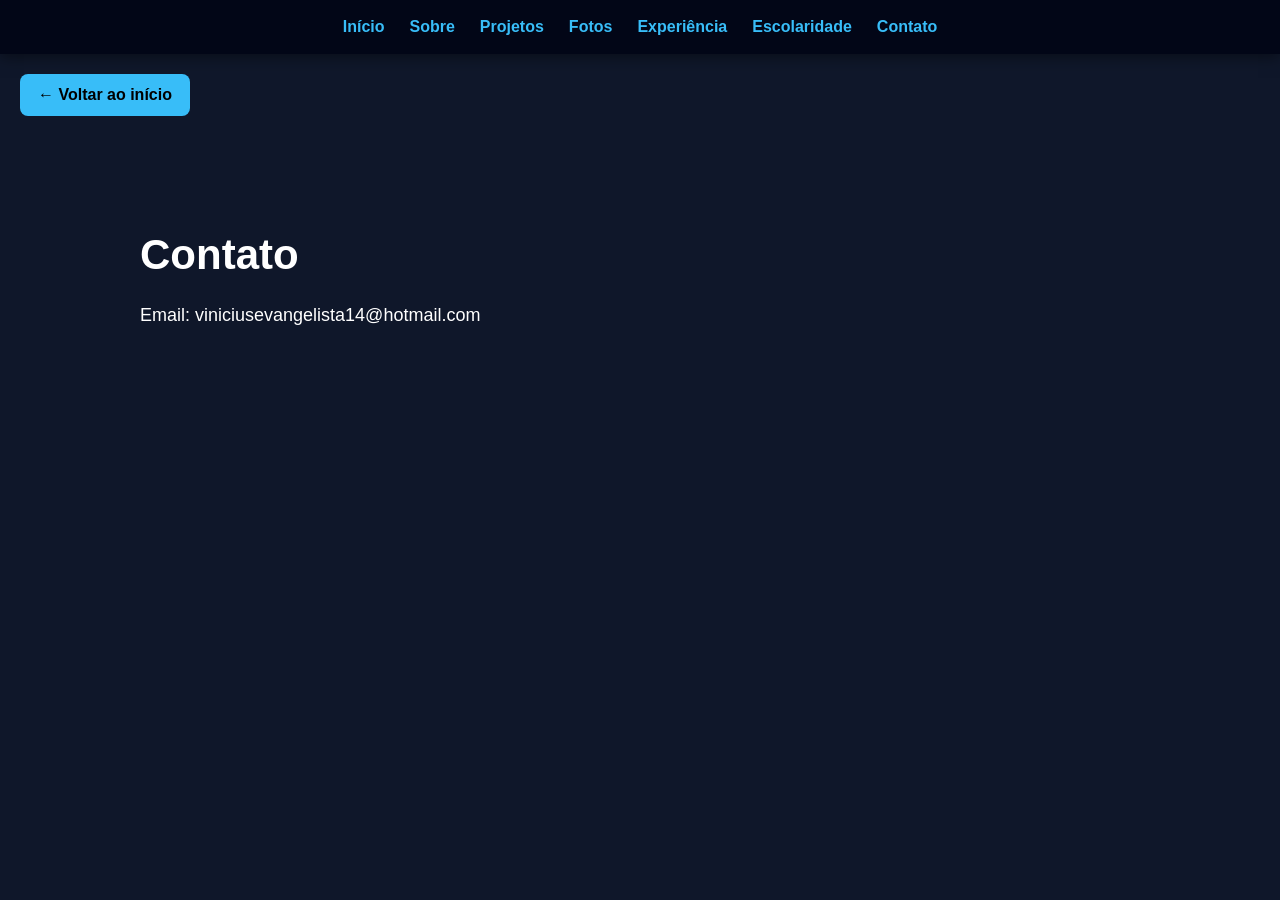
==== contato.html @ 1f34ed7e "Add files via upload" ====
<!DOCTYPE html>
<html lang="pt-br">
<head>
  <meta charset="UTF-8">
  <title>Contato</title>
  <link rel="stylesheet" href="style.css">
</head>

<body>

<nav class="menu">
  <a href="index.html">Início</a>
  <a href="sobre.html">Sobre</a>
  <a href="projetos.html">Projetos</a>
  <a href="fotos.html">Fotos</a>
  <a href="experiencia.html">Experiência</a>
  <a href="escolaridade.html">Escolaridade</a>
  <a href="contato.html">Contato</a>
</nav>

<a href="index.html" class="voltar">← Voltar ao início</a>

<section>
  <h1>Contato</h1>
  <p>Email: viniciusevangelista14@hotmail.com</p>
</section>

</body>
</html>
---- style.css ----
body {
  margin: 0;
  font-family: Arial, sans-serif;
  background: #0f172a;
  color: white;
}

/* MENU */

.menu {

  display: flex;

  justify-content: center;

  align-items: center;

  gap: 25px;

  background: #020617;

  padding: 18px;

  box-shadow: 0 2px 15px rgba(0,0,0,0.5);

}

.menu a {

  color: #38bdf8;

  text-decoration: none;

  font-weight: bold;

  transition: 0.3s;

}

.menu a:hover {

  color: white;

  transform: scale(1.1);

}

.menu .active {

  border-bottom: 2px solid #38bdf8;

  padding-bottom: 5px;

}

/* HEADER */

.header {

  text-align: center;

  padding: 70px 20px;

  background: linear-gradient(
    135deg,
    #0f172a,
    #1e293b,
    #0f172a
  );

}

/* FOTO PERFIL */

.perfil {

  width: 180px;

  height: 180px;

  border-radius: 50%;

  object-fit: cover;

  object-position: center;

  border: 4px solid #38bdf8;

  box-shadow: 0 0 25px rgba(56, 189, 248, 0.6);

  display: block;

  margin: 0 auto 20px auto;

  transition: 0.4s;

}

.perfil:hover {

  transform: scale(1.05);

}

/* TÍTULOS */

.header h1 {

  font-size: 50px;

  margin-top: 10px;

  margin-bottom: 10px;

}

.header p {

  font-size: 24px;

  color: #38bdf8;

}

/* SEÇÕES */

section {

  padding: 60px 20px;

  max-width: 1000px;

  margin: auto;

}

section h1,
section h2 {

  font-size: 42px;

  margin-bottom: 20px;

}

section p {

  line-height: 1.8;

  font-size: 18px;

}

/* CARDS */

.card {

  background: #1e293b;

  padding: 25px;

  border-radius: 15px;

  margin-top: 25px;

  transition: 0.4s;

  box-shadow: 0 0 20px rgba(0,0,0,0.4);

}

.card:hover {

  transform: translateY(-10px);

  box-shadow: 0 0 25px rgba(56, 189, 248, 0.3);

}

/* BOTÕES */

.btn {

  display: inline-block;

  margin-top: 15px;

  padding: 12px 18px;

  background: #38bdf8;

  color: black;

  border-radius: 8px;

  text-decoration: none;

  font-weight: bold;

  transition: 0.3s;

}

.btn:hover {

  background: white;

  transform: scale(1.05);

}

/* BOTÃO VOLTAR */

.voltar {

  display: inline-block;

  margin: 20px;

  padding: 12px 18px;

  background: #38bdf8;

  color: black;

  text-decoration: none;

  border-radius: 8px;

  font-weight: bold;

  transition: 0.3s;

}

.voltar:hover {

  background: white;

  transform: scale(1.05);

}

/* GALERIA */

.galeria {

  display: grid;

  grid-template-columns: repeat(auto-fit, minmax(250px, 1fr));

  gap: 20px;

}

.galeria img {

  width: 100%;

  height: 300px;

  object-fit: cover;

  border-radius: 15px;

  transition: 0.4s;

  box-shadow: 0 0 20px rgba(0,0,0,0.4);

}

.galeria img:hover {

  transform: scale(1.05);

}

/* ANIMAÇÃO */

.fade-in {

  opacity: 0;

  transform: translateY(20px);

  animation: fadeIn 1s ease forwards;

}

@keyframes fadeIn {

  to {

    opacity: 1;

    transform: translateY(0);

  }

}

.fade-in:nth-child(1) {

  animation-delay: 0.2s;

}

.fade-in:nth-child(2) {

  animation-delay: 0.4s;

}

.fade-in:nth-child(3) {

  animation-delay: 0.6s;

}

.fade-in:nth-child(4) {

  animation-delay: 0.8s;

}

/* RESPONSIVO */

@media (max-width: 768px) {

  .menu {

    flex-direction: column;

    gap: 15px;

  }

  .header h1 {

    font-size: 35px;

  }

  .header p {

    font-size: 18px;

  }

  .perfil {

    width: 140px;

    height: 140px;

  }

  section h1,
  section h2 {

    font-size: 30px;

  }

  section p {

    font-size: 16px;

  }

}
/* MENSAGEM NOVOS PROJETOS */

.mensagem-projeto {

  margin-top: 40px;

  background: #1e293b;

  border: 2px solid #38bdf8;

  padding: 20px;

  border-radius: 15px;

  text-align: center;

  font-size: 20px;

  color: #38bdf8;

  box-shadow: 0 0 20px rgba(56, 189, 248, 0.2);

}
/* CARD DAS FOTOS */

.foto-card {

  background: #1e293b;

  padding: 15px;

  border-radius: 15px;

  text-align: center;

  box-shadow: 0 0 20px rgba(0,0,0,0.4);

  transition: 0.4s;

}

.foto-card:hover {

  transform: translateY(-8px);

}

.foto-card img {

  width: 100%;

  height: 300px;

  object-fit: cover;

  border-radius: 10px;

}

.foto-card p {

  margin-top: 15px;

  font-size: 16px;

  color: #cbd5e1;

  line-height: 1.5;

}
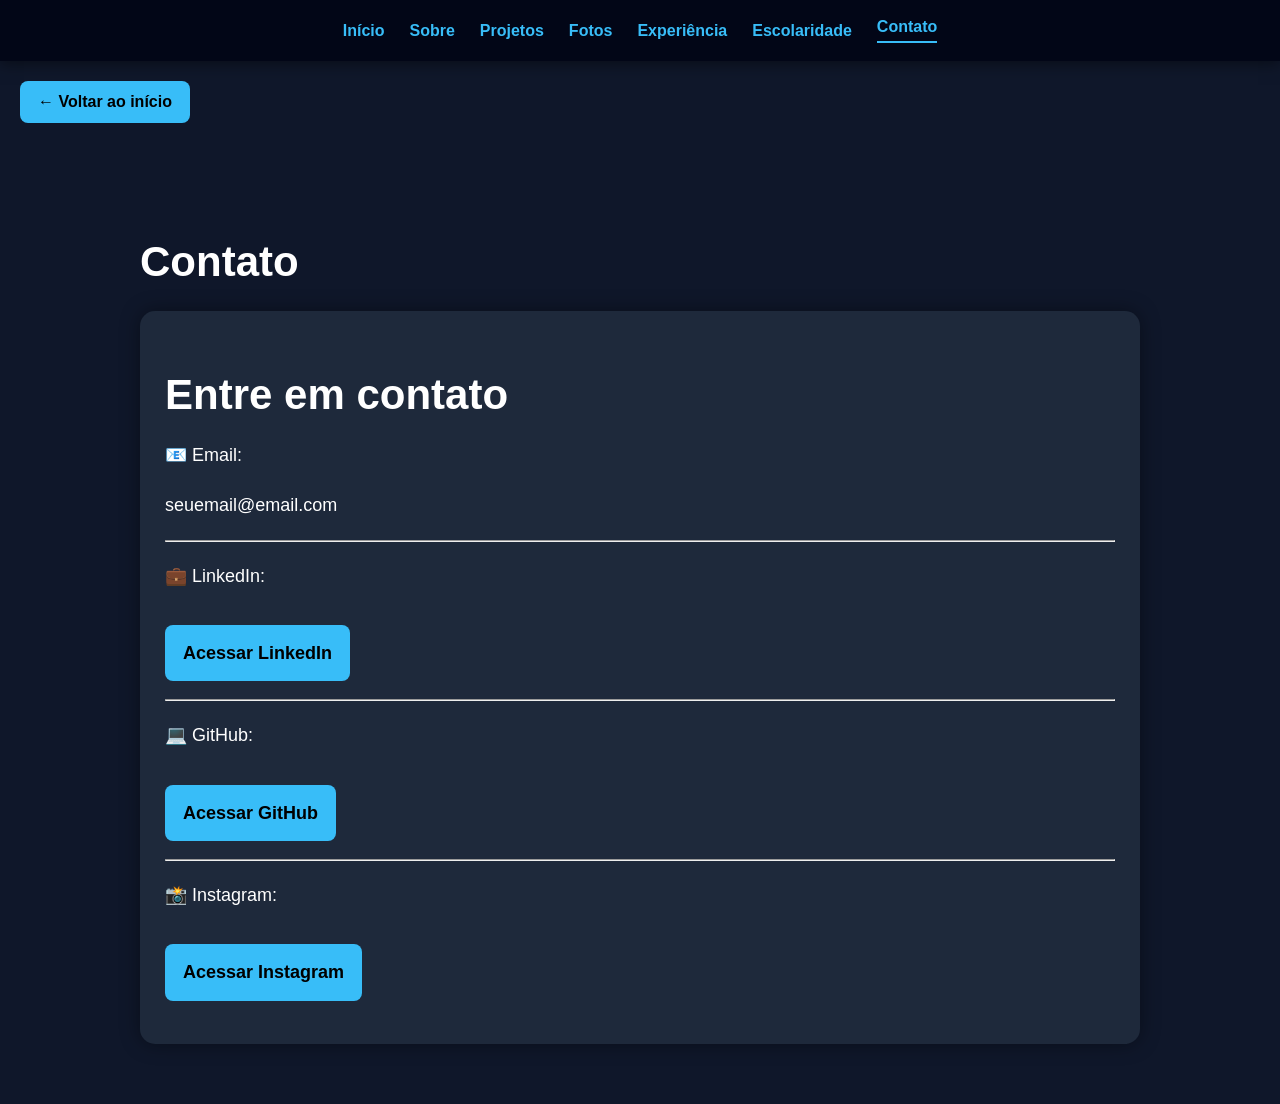
==== commit 204cc772: "Update contato.html" ====
--- a/contato.html
+++ b/contato.html
@@ -1,29 +1,124 @@
 <!DOCTYPE html>
 <html lang="pt-br">
+
 <head>
+
   <meta charset="UTF-8">
+
+  <meta name="viewport" content="width=device-width, initial-scale=1.0">
+
   <title>Contato</title>
+
   <link rel="stylesheet" href="style.css">
+
 </head>
 
 <body>
 
-<nav class="menu">
-  <a href="index.html">Início</a>
-  <a href="sobre.html">Sobre</a>
-  <a href="projetos.html">Projetos</a>
-  <a href="fotos.html">Fotos</a>
-  <a href="experiencia.html">Experiência</a>
-  <a href="escolaridade.html">Escolaridade</a>
-  <a href="contato.html">Contato</a>
-</nav>
+  <!-- MENU -->
 
-<a href="index.html" class="voltar">← Voltar ao início</a>
+  <nav class="menu">
 
-<section>
-  <h1>Contato</h1>
-  <p>Email: viniciusevangelista14@hotmail.com</p>
-</section>
+    <a href="index.html">Início</a>
+
+    <a href="sobre.html">Sobre</a>
+
+    <a href="projetos.html">Projetos</a>
+
+    <a href="fotos.html">Fotos</a>
+
+    <a href="experiencia.html">Experiência</a>
+
+    <a href="escolaridade.html">Escolaridade</a>
+
+    <a href="contato.html" class="active">Contato</a>
+
+  </nav>
+
+  <!-- BOTÃO VOLTAR -->
+
+  <a href="index.html" class="voltar">
+
+    ← Voltar ao início
+
+  </a>
+
+  <!-- CONTATO -->
+
+  <section class="fade-in">
+
+    <h1>Contato</h1>
+
+    <div class="card">
+
+      <h2>Entre em contato</h2>
+
+      <p>
+        📧 Email:
+      </p>
+
+      <p>
+        seuemail@email.com
+      </p>
+
+      <hr>
+
+      <p>
+        💼 LinkedIn:
+      </p>
+
+      <p>
+
+        <a href="https://linkedin.com/in/seuperfil"
+           target="_blank"
+           class="btn">
+
+           Acessar LinkedIn
+
+        </a>
+
+      </p>
+
+      <hr>
+
+      <p>
+        💻 GitHub:
+      </p>
+
+      <p>
+
+        <a href="https://github.com/seuusuario"
+           target="_blank"
+           class="btn">
+
+           Acessar GitHub
+
+        </a>
+
+      </p>
+
+      <hr>
+
+      <p>
+        📸 Instagram:
+      </p>
+
+      <p>
+
+        <a href="https://instagram.com/seuusuario"
+           target="_blank"
+           class="btn">
+
+           Acessar Instagram
+
+        </a>
+
+      </p>
+
+    </div>
+
+  </section>
 
 </body>
-</html>+
+</html>
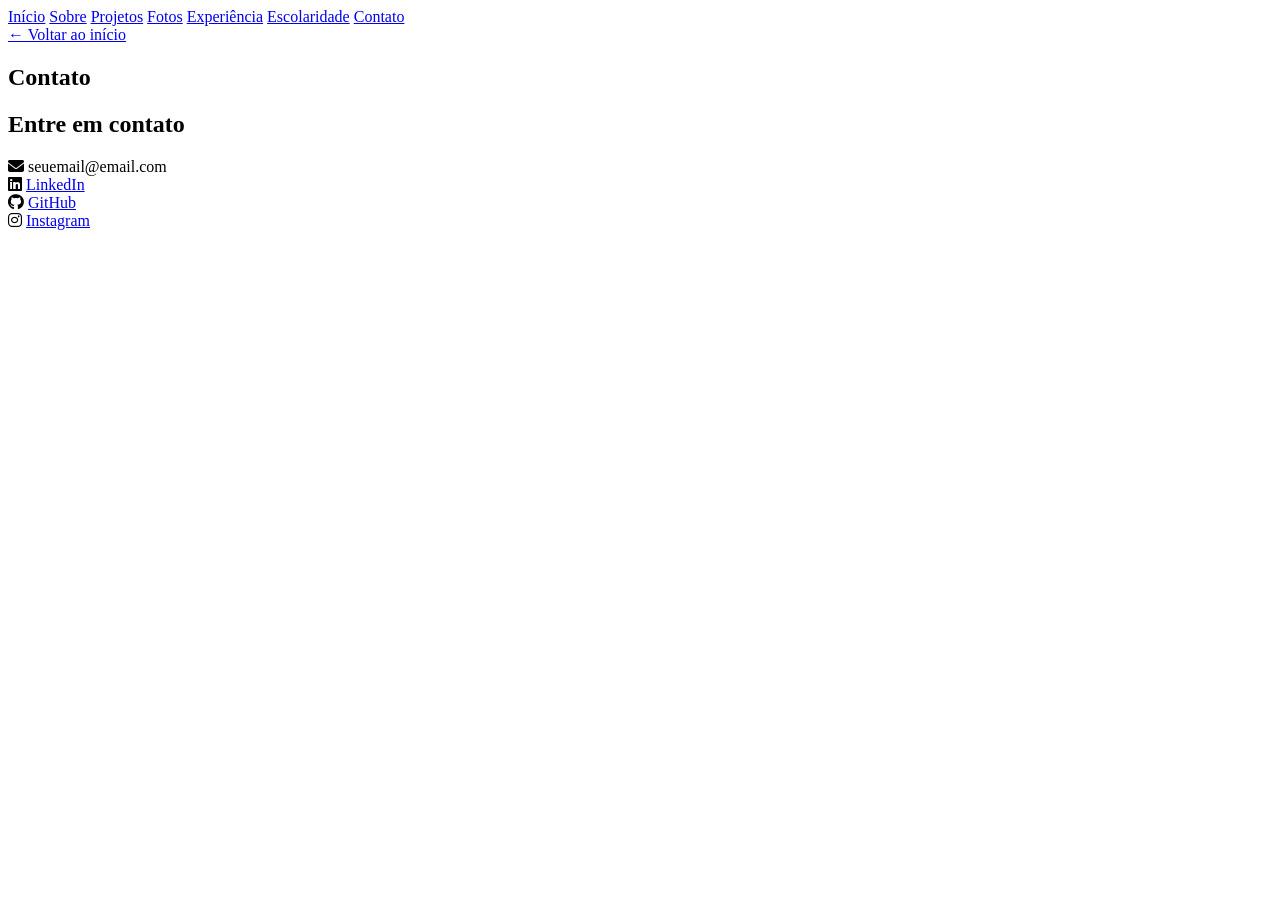
==== commit 2a82980c: "Update contato.html" ====
--- a/contato.html
+++ b/contato.html
@@ -9,7 +9,8 @@
 
   <title>Contato</title>
 
-  <link rel="stylesheet" href="style.css">
+  <link rel="stylesheet"
+    href="https://cdnjs.cloudflare.com/ajax/libs/font-awesome/6.5.1/css/all.min.css">
 
 </head>
 
@@ -51,71 +52,66 @@
 
     <div class="card">
 
-      <h2>Entre em contato</h2>
+  <h2>Entre em contato</h2>
 
-      <p>
-        📧 Email:
-      </p>
+  <!-- EMAIL -->
 
-      <p>
-        seuemail@email.com
-      </p>
+  <div class="social-item">
 
-      <hr>
+    <i class="fa-solid fa-envelope"></i>
 
-      <p>
-        💼 LinkedIn:
-      </p>
+    <span>
+      seuemail@email.com
+    </span>
 
-      <p>
+  </div>
 
-        <a href="https://linkedin.com/in/seuperfil"
-           target="_blank"
-           class="btn">
+  <!-- LINKEDIN -->
 
-           Acessar LinkedIn
+  <div class="social-item">
 
-        </a>
+    <i class="fa-brands fa-linkedin"></i>
 
-      </p>
+    <a href="https://linkedin.com/in/seuperfil"
+       target="_blank">
 
-      <hr>
+       LinkedIn
 
-      <p>
-        💻 GitHub:
-      </p>
+    </a>
 
-      <p>
+  </div>
 
-        <a href="https://github.com/seuusuario"
-           target="_blank"
-           class="btn">
+  <!-- GITHUB -->
 
-           Acessar GitHub
+  <div class="social-item">
 
-        </a>
+    <i class="fa-brands fa-github"></i>
 
-      </p>
+    <a href="https://github.com/seuusuario"
+       target="_blank">
 
-      <hr>
+       GitHub
 
-      <p>
-        📸 Instagram:
-      </p>
+    </a>
 
-      <p>
+  </div>
 
-        <a href="https://instagram.com/seuusuario"
-           target="_blank"
-           class="btn">
+  <!-- INSTAGRAM -->
 
-           Acessar Instagram
+  <div class="social-item">
 
-        </a>
+    <i class="fa-brands fa-instagram"></i>
 
-      </p>
+    <a href="https://instagram.com/seuusuario"
+       target="_blank">
 
-    </div>
+       Instagram
+
+    </a>
+
+  </div>
+
+</div>
 
   </section>
 
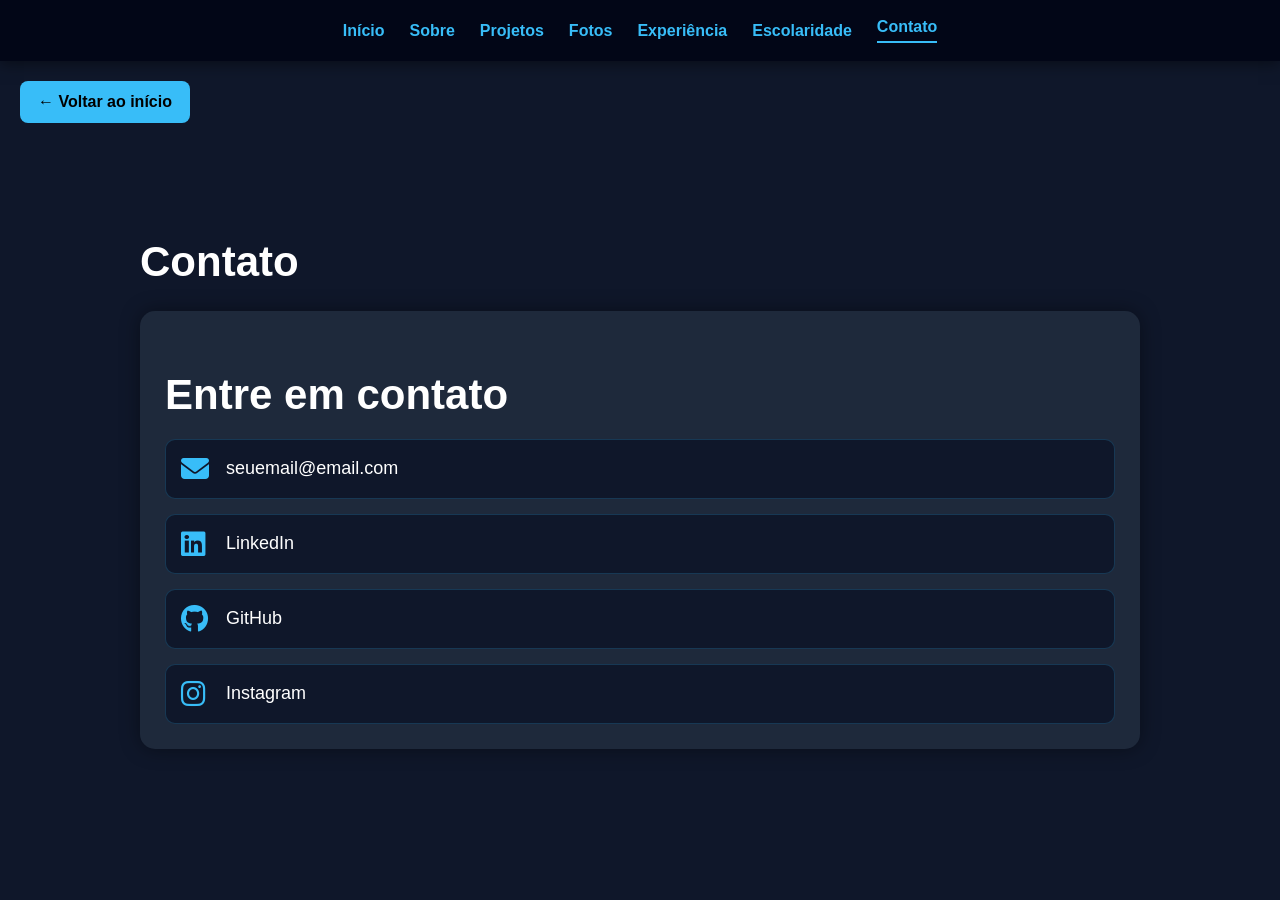
==== commit 08d7c415: "Update contato.html" ====
--- a/contato.html
+++ b/contato.html
@@ -9,8 +9,14 @@
 
   <title>Contato</title>
 
+  <!-- CSS -->
+
+  <link rel="stylesheet" href="style.css">
+
+  <!-- ÍCONES -->
+
   <link rel="stylesheet"
-    href="https://cdnjs.cloudflare.com/ajax/libs/font-awesome/6.5.1/css/all.min.css">
+  href="https://cdnjs.cloudflare.com/ajax/libs/font-awesome/6.5.1/css/all.min.css">
 
 </head>
 
@@ -36,7 +42,7 @@
 
   </nav>
 
-  <!-- BOTÃO VOLTAR -->
+  <!-- VOLTAR -->
 
   <a href="index.html" class="voltar">
 
@@ -44,7 +50,7 @@
 
   </a>
 
-  <!-- CONTATO -->
+  <!-- CONTEÚDO -->
 
   <section class="fade-in">
 
@@ -52,66 +58,66 @@
 
     <div class="card">
 
-  <h2>Entre em contato</h2>
+      <h2>Entre em contato</h2>
 
-  <!-- EMAIL -->
+      <!-- EMAIL -->
 
-  <div class="social-item">
+      <div class="social-item">
 
-    <i class="fa-solid fa-envelope"></i>
+        <i class="fa-solid fa-envelope"></i>
 
-    <span>
-      seuemail@email.com
-    </span>
+        <span>
+          seuemail@email.com
+        </span>
 
-  </div>
+      </div>
 
-  <!-- LINKEDIN -->
+      <!-- LINKEDIN -->
 
-  <div class="social-item">
+      <div class="social-item">
 
-    <i class="fa-brands fa-linkedin"></i>
+        <i class="fa-brands fa-linkedin"></i>
 
-    <a href="https://linkedin.com/in/seuperfil"
-       target="_blank">
+        <a href="https://linkedin.com/in/seuperfil"
+           target="_blank">
 
-       LinkedIn
+           LinkedIn
 
-    </a>
+        </a>
 
-  </div>
+      </div>
 
-  <!-- GITHUB -->
+      <!-- GITHUB -->
 
-  <div class="social-item">
+      <div class="social-item">
 
-    <i class="fa-brands fa-github"></i>
+        <i class="fa-brands fa-github"></i>
 
-    <a href="https://github.com/seuusuario"
-       target="_blank">
+        <a href="https://github.com/seuusuario"
+           target="_blank">
 
-       GitHub
+           GitHub
 
-    </a>
+        </a>
 
-  </div>
+      </div>
 
-  <!-- INSTAGRAM -->
+      <!-- INSTAGRAM -->
 
-  <div class="social-item">
+      <div class="social-item">
 
-    <i class="fa-brands fa-instagram"></i>
+        <i class="fa-brands fa-instagram"></i>
 
-    <a href="https://instagram.com/seuusuario"
-       target="_blank">
+        <a href="https://instagram.com/seuusuario"
+           target="_blank">
 
-       Instagram
+           Instagram
 
-    </a>
+        </a>
 
-  </div>
+      </div>
 
-</div>
+    </div>
 
   </section>
 
--- a/style.css
+++ b/style.css
@@ -0,0 +1,511 @@
+body {
+  margin: 0;
+  font-family: Arial, sans-serif;
+  background: #0f172a;
+  color: white;
+}
+
+/* MENU */
+
+.menu {
+
+  display: flex;
+
+  justify-content: center;
+
+  align-items: center;
+
+  gap: 25px;
+
+  background: #020617;
+
+  padding: 18px;
+
+  box-shadow: 0 2px 15px rgba(0,0,0,0.5);
+
+}
+
+.menu a {
+
+  color: #38bdf8;
+
+  text-decoration: none;
+
+  font-weight: bold;
+
+  transition: 0.3s;
+
+}
+
+.menu a:hover {
+
+  color: white;
+
+  transform: scale(1.1);
+
+}
+
+.menu .active {
+
+  border-bottom: 2px solid #38bdf8;
+
+  padding-bottom: 5px;
+
+}
+
+/* HEADER */
+
+.header {
+
+  text-align: center;
+
+  padding: 70px 20px;
+
+  background: linear-gradient(
+    135deg,
+    #0f172a,
+    #1e293b,
+    #0f172a
+  );
+
+}
+
+/* FOTO PERFIL */
+
+.perfil {
+
+  width: 180px;
+
+  height: 180px;
+
+  border-radius: 50%;
+
+  object-fit: cover;
+
+  object-position: center;
+
+  border: 4px solid #38bdf8;
+
+  box-shadow: 0 0 25px rgba(56, 189, 248, 0.6);
+
+  display: block;
+
+  margin: 0 auto 20px auto;
+
+  transition: 0.4s;
+
+}
+
+.perfil:hover {
+
+  transform: scale(1.05);
+
+}
+
+/* TÍTULOS */
+
+.header h1 {
+
+  font-size: 50px;
+
+  margin-top: 10px;
+
+  margin-bottom: 10px;
+
+}
+
+.header p {
+
+  font-size: 24px;
+
+  color: #38bdf8;
+
+}
+
+/* SEÇÕES */
+
+section {
+
+  padding: 60px 20px;
+
+  max-width: 1000px;
+
+  margin: auto;
+
+}
+
+section h1,
+section h2 {
+
+  font-size: 42px;
+
+  margin-bottom: 20px;
+
+}
+
+section p {
+
+  line-height: 1.8;
+
+  font-size: 18px;
+
+}
+
+/* CARDS */
+
+.card {
+
+  background: #1e293b;
+
+  padding: 25px;
+
+  border-radius: 15px;
+
+  margin-top: 25px;
+
+  transition: 0.4s;
+
+  box-shadow: 0 0 20px rgba(0,0,0,0.4);
+
+}
+
+.card:hover {
+
+  transform: translateY(-10px);
+
+  box-shadow: 0 0 25px rgba(56, 189, 248, 0.3);
+
+}
+
+/* BOTÕES */
+
+.btn {
+
+  display: inline-block;
+
+  margin-top: 15px;
+
+  padding: 12px 18px;
+
+  background: #38bdf8;
+
+  color: black;
+
+  border-radius: 8px;
+
+  text-decoration: none;
+
+  font-weight: bold;
+
+  transition: 0.3s;
+
+}
+
+.btn:hover {
+
+  background: white;
+
+  transform: scale(1.05);
+
+}
+
+/* BOTÃO VOLTAR */
+
+.voltar {
+
+  display: inline-block;
+
+  margin: 20px;
+
+  padding: 12px 18px;
+
+  background: #38bdf8;
+
+  color: black;
+
+  text-decoration: none;
+
+  border-radius: 8px;
+
+  font-weight: bold;
+
+  transition: 0.3s;
+
+}
+
+.voltar:hover {
+
+  background: white;
+
+  transform: scale(1.05);
+
+}
+
+/* GALERIA */
+
+.galeria {
+
+  display: grid;
+
+  grid-template-columns: repeat(auto-fit, minmax(250px, 1fr));
+
+  gap: 20px;
+
+}
+
+.galeria img {
+
+  width: 100%;
+
+  height: 300px;
+
+  object-fit: cover;
+
+  border-radius: 15px;
+
+  transition: 0.4s;
+
+  box-shadow: 0 0 20px rgba(0,0,0,0.4);
+
+}
+
+.galeria img:hover {
+
+  transform: scale(1.05);
+
+}
+
+/* ANIMAÇÃO */
+
+.fade-in {
+
+  opacity: 0;
+
+  transform: translateY(20px);
+
+  animation: fadeIn 1s ease forwards;
+
+}
+
+@keyframes fadeIn {
+
+  to {
+
+    opacity: 1;
+
+    transform: translateY(0);
+
+  }
+
+}
+
+.fade-in:nth-child(1) {
+
+  animation-delay: 0.2s;
+
+}
+
+.fade-in:nth-child(2) {
+
+  animation-delay: 0.4s;
+
+}
+
+.fade-in:nth-child(3) {
+
+  animation-delay: 0.6s;
+
+}
+
+.fade-in:nth-child(4) {
+
+  animation-delay: 0.8s;
+
+}
+
+/* RESPONSIVO */
+
+@media (max-width: 768px) {
+
+  .menu {
+
+    flex-direction: column;
+
+    gap: 15px;
+
+  }
+
+  .header h1 {
+
+    font-size: 35px;
+
+  }
+
+  .header p {
+
+    font-size: 18px;
+
+  }
+
+  .perfil {
+
+    width: 140px;
+
+    height: 140px;
+
+  }
+
+  section h1,
+  section h2 {
+
+    font-size: 30px;
+
+  }
+
+  section p {
+
+    font-size: 16px;
+
+  }
+
+}
+/* MENSAGEM NOVOS PROJETOS */
+
+.mensagem-projeto {
+
+  margin-top: 40px;
+
+  background: #1e293b;
+
+  border: 2px solid #38bdf8;
+
+  padding: 20px;
+
+  border-radius: 15px;
+
+  text-align: center;
+
+  font-size: 20px;
+
+  color: #38bdf8;
+
+  box-shadow: 0 0 20px rgba(56, 189, 248, 0.2);
+
+}
+/* CARD DAS FOTOS */
+
+.foto-card {
+
+  background: #1e293b;
+
+  padding: 15px;
+
+  border-radius: 15px;
+
+  text-align: center;
+
+  box-shadow: 0 0 20px rgba(0,0,0,0.4);
+
+  transition: 0.4s;
+
+}
+
+.foto-card:hover {
+
+  transform: translateY(-8px);
+
+}
+
+.foto-card img {
+
+  width: 100%;
+
+  height: 300px;
+
+  object-fit: cover;
+
+  border-radius: 10px;
+
+}
+
+.foto-card p {
+
+  margin-top: 15px;
+
+  font-size: 16px;
+
+  color: #cbd5e1;
+
+  line-height: 1.5;
+
+}
+
+/* =========================
+   CONTATO COM ÍCONES
+========================= */
+
+.social-item {
+
+  display: flex;
+
+  align-items: center;
+
+  gap: 15px;
+
+  background: #0f172a;
+
+  padding: 15px;
+
+  margin-top: 15px;
+
+  border-radius: 10px;
+
+  transition: 0.3s;
+
+  border: 1px solid rgba(56, 189, 248, 0.2);
+
+}
+
+.social-item:hover {
+
+  transform: translateX(5px);
+
+  background: #1e293b;
+
+}
+
+.social-item i {
+
+  font-size: 28px;
+
+  color: #38bdf8;
+
+  min-width: 30px;
+
+}
+
+.social-item a {
+
+  color: white;
+
+  text-decoration: none;
+
+  font-size: 18px;
+
+  transition: 0.3s;
+
+}
+
+.social-item a:hover {
+
+  color: #38bdf8;
+
+}
+
+.social-item span {
+
+  font-size: 18px;
+
+  color: white;
+
+}
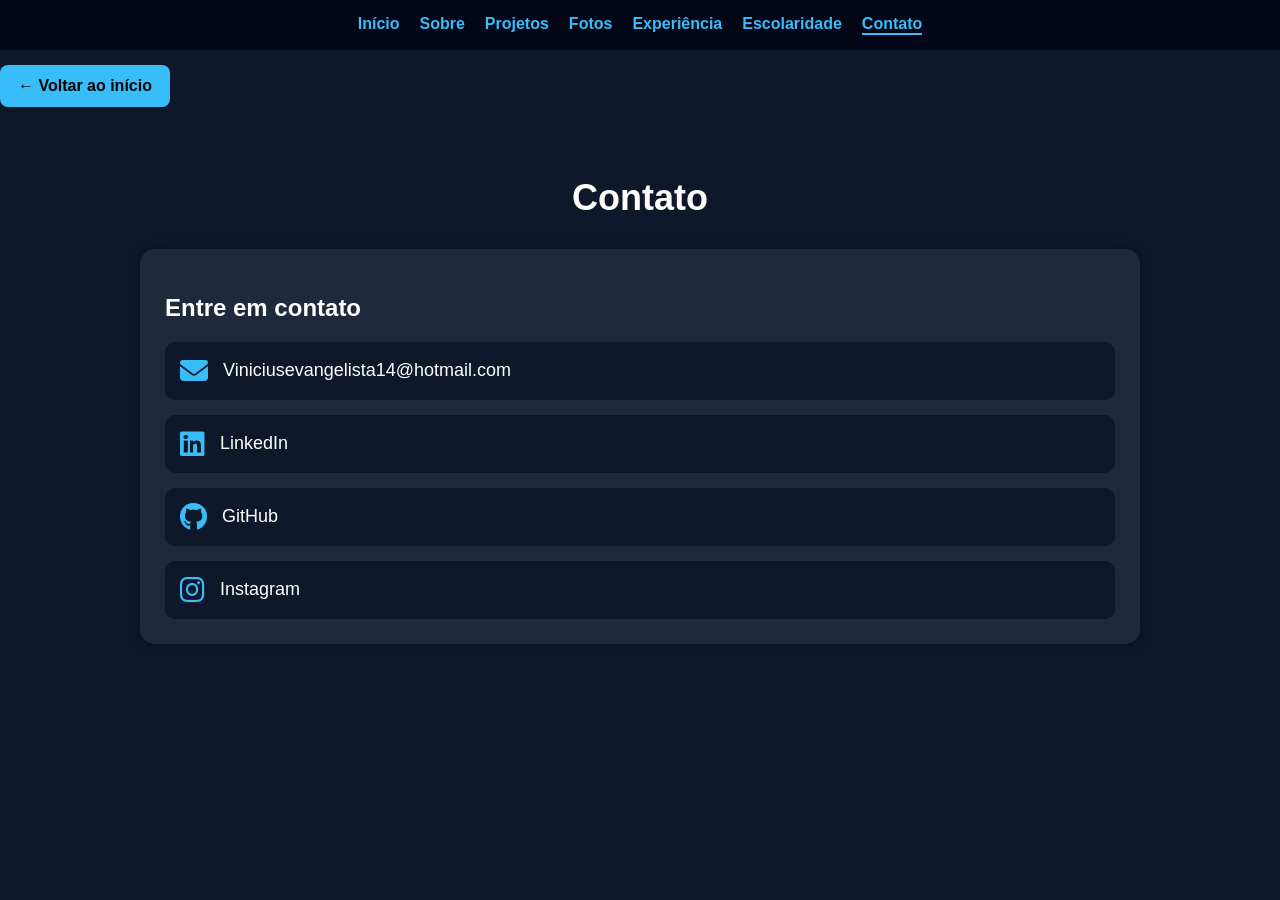
==== commit 49f298d6: "Update contato.html" ====
--- a/contato.html
+++ b/contato.html
@@ -67,7 +67,8 @@
         <i class="fa-solid fa-envelope"></i>
 
         <span>
-          seuemail@email.com
+          Viniciusevangelista14@hotmail.com
+        
         </span>
 
       </div>
@@ -78,7 +79,7 @@
 
         <i class="fa-brands fa-linkedin"></i>
 
-        <a href="https://linkedin.com/in/seuperfil"
+        <a href="https://www.linkedin.com/in/vin%C3%ADcius-evangelista-6839342b3/"
            target="_blank">
 
            LinkedIn
@@ -93,7 +94,7 @@
 
         <i class="fa-brands fa-github"></i>
 
-        <a href="https://github.com/seuusuario"
+        <a href="https://github.com/Castiglionii"
            target="_blank">
 
            GitHub
@@ -108,7 +109,7 @@
 
         <i class="fa-brands fa-instagram"></i>
 
-        <a href="https://instagram.com/seuusuario"
+        <a href="https://www.instagram.com/viniciuscastiglionii/"
            target="_blank">
 
            Instagram
--- a/style.css
+++ b/style.css
@@ -1,11 +1,18 @@
 body {
+
   margin: 0;
+
   font-family: Arial, sans-serif;
+
   background: #0f172a;
+
   color: white;
-}
-
-/* MENU */
+
+}
+
+/* =========================
+   MENU
+========================= */
 
 .menu {
 
@@ -13,499 +20,474 @@
 
   justify-content: center;
 
+  gap: 20px;
+
+  background: #020617;
+
+  padding: 15px;
+
+  flex-wrap: wrap;
+
+}
+
+.menu a {
+
+  color: #38bdf8;
+
+  text-decoration: none;
+
+  font-weight: bold;
+
+  transition: 0.3s;
+
+}
+
+.menu a:hover {
+
+  color: white;
+
+}
+
+.menu .active {
+
+  border-bottom: 2px solid #38bdf8;
+
+}
+
+/* =========================
+   HEADER
+========================= */
+
+.header {
+
+  text-align: center;
+
+  padding: 50px 20px;
+
+  background: linear-gradient(135deg, #1e293b, #0f172a);
+
+}
+
+.perfil {
+
+  width: 180px;
+
+  height: 180px;
+
+  border-radius: 50%;
+
+  object-fit: cover;
+
+  border: 4px solid #38bdf8;
+
+  box-shadow: 0 0 20px rgba(56,189,248,0.4);
+
+}
+
+.header h1 {
+
+  margin-top: 20px;
+
+  font-size: 42px;
+
+}
+
+.header p {
+
+  font-size: 20px;
+
+  color: #cbd5e1;
+
+}
+
+/* =========================
+   SEÇÕES
+========================= */
+
+section {
+
+  max-width: 1000px;
+
+  margin: auto;
+
+  padding: 40px 20px;
+
+}
+
+section h1 {
+
+  text-align: center;
+
+  margin-bottom: 30px;
+
+  font-size: 36px;
+
+}
+
+/* =========================
+   CARDS
+========================= */
+
+.card {
+
+  background: #1e293b;
+
+  padding: 25px;
+
+  border-radius: 15px;
+
+  margin-top: 20px;
+
+  box-shadow: 0 0 15px rgba(0,0,0,0.3);
+
+  transition: 0.3s;
+
+}
+
+.card:hover {
+
+  transform: translateY(-5px);
+
+}
+
+/* =========================
+   BOTÕES
+========================= */
+
+.btn {
+
+  display: inline-block;
+
+  margin-top: 15px;
+
+  padding: 12px 18px;
+
+  background: #38bdf8;
+
+  color: black;
+
+  text-decoration: none;
+
+  border-radius: 8px;
+
+  font-weight: bold;
+
+  transition: 0.3s;
+
+}
+
+.btn:hover {
+
+  background: white;
+
+}
+
+/* =========================
+   VOLTAR
+========================= */
+
+.voltar {
+
+  display: inline-block;
+
+  margin-top: 15px;
+
+  padding: 12px 18px;
+
+  background: #38bdf8;
+
+  color: black;
+
+  text-decoration: none;
+
+  border-radius: 8px;
+
+  font-weight: bold;
+
+  transition: 0.3s;
+
+}
+/* =========================
+   GALERIA
+========================= */
+
+.galeria {
+
+  display: grid;
+
+  grid-template-columns: repeat(auto-fit, minmax(250px, 1fr));
+
+  gap: 25px;
+
+}
+
+.foto-card {
+
+  background: #1e293b;
+
+  padding: 15px;
+
+  border-radius: 15px;
+
+  text-align: center;
+
+  transition: 0.3s;
+
+}
+.foto-card:hover {
+
+  transform: translateY(-5px);
+
+}
+
+.foto-card img {
+
+  width: 100%;
+
+  height: 300px;
+
+  object-fit: cover;
+
+  border-radius: 15px;
+
+}
+
+.foto-card p {
+
+  margin-top: 15px;
+
+  color: #cbd5e1;
+
+  line-height: 1.5;
+
+}
+
+/* =========================
+   CONTATO
+========================= */
+
+.social-item {
+
+  display: flex;
+
   align-items: center;
 
-  gap: 25px;
-
-  background: #020617;
-
-  padding: 18px;
-
-  box-shadow: 0 2px 15px rgba(0,0,0,0.5);
-
-}
-
-.menu a {
+  gap: 15px;
+
+  background: #0f172a;
+
+  padding: 15px;
+
+  margin-top: 15px;
+
+  border-radius: 10px;
+
+  transition: 0.3s;
+
+}
+
+.social-item:hover {
+
+  background: #334155;
+
+}
+
+.social-item i {
+
+  font-size: 28px;
 
   color: #38bdf8;
 
+}
+
+.social-item a {
+
+  color: white;
+
   text-decoration: none;
 
-  font-weight: bold;
-
-  transition: 0.3s;
-
-}
-
-.menu a:hover {
-
-  color: white;
-
-  transform: scale(1.1);
-
-}
-
-.menu .active {
-
-  border-bottom: 2px solid #38bdf8;
-
-  padding-bottom: 5px;
-
-}
-
-/* HEADER */
-
-.header {
-
-  text-align: center;
-
-  padding: 70px 20px;
-
-  background: linear-gradient(
-    135deg,
-    #0f172a,
-    #1e293b,
-    #0f172a
-  );
-
-}
-
-/* FOTO PERFIL */
-
-.perfil {
-
-  width: 180px;
-
-  height: 180px;
-
-  border-radius: 50%;
-
-  object-fit: cover;
-
-  object-position: center;
-
-  border: 4px solid #38bdf8;
-
-  box-shadow: 0 0 25px rgba(56, 189, 248, 0.6);
-
-  display: block;
-
-  margin: 0 auto 20px auto;
-
-  transition: 0.4s;
-
-}
-
-.perfil:hover {
-
-  transform: scale(1.05);
-
-}
-
-/* TÍTULOS */
-
-.header h1 {
-
-  font-size: 50px;
-
-  margin-top: 10px;
-
-  margin-bottom: 10px;
-
-}
-
-.header p {
-
-  font-size: 24px;
-
-  color: #38bdf8;
-
-}
-
-/* SEÇÕES */
-
-section {
-
-  padding: 60px 20px;
-
-  max-width: 1000px;
-
-  margin: auto;
-
-}
-
-section h1,
-section h2 {
-
-  font-size: 42px;
-
-  margin-bottom: 20px;
-
-}
-
-section p {
-
-  line-height: 1.8;
-
   font-size: 18px;
 
 }
 
-/* CARDS */
-
-.card {
-
-  background: #1e293b;
-
-  padding: 25px;
-
-  border-radius: 15px;
-
-  margin-top: 25px;
-
-  transition: 0.4s;
-
-  box-shadow: 0 0 20px rgba(0,0,0,0.4);
-
-}
-
-.card:hover {
-
-  transform: translateY(-10px);
-
-  box-shadow: 0 0 25px rgba(56, 189, 248, 0.3);
-
-}
-
-/* BOTÕES */
-
-.btn {
-
-  display: inline-block;
-
-  margin-top: 15px;
-
-  padding: 12px 18px;
-
-  background: #38bdf8;
-
-  color: black;
-
-  border-radius: 8px;
-
-  text-decoration: none;
-
-  font-weight: bold;
-
-  transition: 0.3s;
-
-}
-
-.btn:hover {
-
-  background: white;
-
-  transform: scale(1.05);
-
-}
-
-/* BOTÃO VOLTAR */
-
-.voltar {
-
-  display: inline-block;
-
-  margin: 20px;
-
-  padding: 12px 18px;
-
-  background: #38bdf8;
-
-  color: black;
-
-  text-decoration: none;
-
-  border-radius: 8px;
-
-  font-weight: bold;
-
-  transition: 0.3s;
-
-}
-
-.voltar:hover {
-
-  background: white;
-
-  transform: scale(1.05);
-
-}
-
-/* GALERIA */
+.social-item span {
+
+  font-size: 18px;
+
+}
+
+/* =========================
+   ANIMAÇÃO
+========================= */
+
+.fade-in {
+
+  opacity: 0;
+
+  transform: translateY(20px);
+
+  animation: fadeIn 1s ease forwards;
+
+}
+
+@keyframes fadeIn {
+
+  to {
+
+    opacity: 1;
+
+    transform: translateY(0);
+
+  }
+
+}
+
+/* =========================
+   RESPONSIVO ANDROID
+========================= */
+
+@media screen and (max-width: 768px) {
+
+  * {
+
+    box-sizing: border-box;
+
+  }
+
+  body {
+
+    overflow-x: hidden;
+
+  }
+
+  /* MENU */
+
+  .menu {
+
+    flex-direction: column;
+
+    align-items: center;
+
+    gap: 10px;
+
+    padding: 15px;
+
+  }
+
+  .menu a {
+
+    width: 100%;
+
+    max-width: 320px;
+
+    text-align: center;
+
+    padding: 12px;
+
+    background: #1e293b;
+
+    border-radius: 10px;
+
+  }
+
+  /* HEADER */
+
+  .header {
+
+    padding: 35px 15px;
+
+  }
+
+  .perfil {
+
+    width: 130px;
+
+    height: 130px;
+
+  }
+
+  .header h1 {
+
+    font-size: 28px;
+
+  }
+
+  .header p {
+
+    font-size: 16px;
+
+  }
+
+  /* SEÇÕES */
+
+  section {
+
+    width: 100%;
+
+    padding: 20px 15px;
+
+    margin: auto;
+
+  }
+
+  /* CARDS */
+
+  .card {
+
+    width: 100%;
+
+    padding: 18px;
+
+    margin-top: 20px;
+
+  }
+
+  /* BOTÕES */
+
+  .btn,
+  .voltar {
+
+    display: block;
+
+    width: 100%;
+
+    max-width: 320px;
+
+    margin: 15px auto;
+
+    padding: 12px;
+
+    text-align: center;
+
+  }
+
+  /* GALERIA MOBILE */
 
 .galeria {
 
-  display: grid;
-
-  grid-template-columns: repeat(auto-fit, minmax(250px, 1fr));
-
-  gap: 20px;
-
-}
-
-.galeria img {
+  display: flex;
+
+  flex-direction: column;
+
+  align-items: center;
+
+}
+
+.foto-card {
 
   width: 100%;
 
-  height: 300px;
-
-  object-fit: cover;
-
-  border-radius: 15px;
-
-  transition: 0.4s;
-
-  box-shadow: 0 0 20px rgba(0,0,0,0.4);
-
-}
-
-.galeria img:hover {
-
-  transform: scale(1.05);
-
-}
-
-/* ANIMAÇÃO */
-
-.fade-in {
-
-  opacity: 0;
-
-  transform: translateY(20px);
-
-  animation: fadeIn 1s ease forwards;
-
-}
-
-@keyframes fadeIn {
-
-  to {
-
-    opacity: 1;
-
-    transform: translateY(0);
-
-  }
-
-}
-
-.fade-in:nth-child(1) {
-
-  animation-delay: 0.2s;
-
-}
-
-.fade-in:nth-child(2) {
-
-  animation-delay: 0.4s;
-
-}
-
-.fade-in:nth-child(3) {
-
-  animation-delay: 0.6s;
-
-}
-
-.fade-in:nth-child(4) {
-
-  animation-delay: 0.8s;
-
-}
-
-/* RESPONSIVO */
-
-@media (max-width: 768px) {
-
-  .menu {
+  max-width: 320px;
+
+}
+  /* CONTATO */
+
+  .social-item {
 
     flex-direction: column;
 
-    gap: 15px;
-
-  }
-
-  .header h1 {
-
-    font-size: 35px;
-
-  }
-
-  .header p {
-
-    font-size: 18px;
-
-  }
-
-  .perfil {
-
-    width: 140px;
-
-    height: 140px;
-
-  }
-
-  section h1,
-  section h2 {
-
-    font-size: 30px;
-
-  }
-
-  section p {
-
-    font-size: 16px;
-
-  }
-
-}
-/* MENSAGEM NOVOS PROJETOS */
-
-.mensagem-projeto {
-
-  margin-top: 40px;
-
-  background: #1e293b;
-
-  border: 2px solid #38bdf8;
-
-  padding: 20px;
-
-  border-radius: 15px;
-
-  text-align: center;
-
-  font-size: 20px;
-
-  color: #38bdf8;
-
-  box-shadow: 0 0 20px rgba(56, 189, 248, 0.2);
-
-}
-/* CARD DAS FOTOS */
-
-.foto-card {
-
-  background: #1e293b;
-
-  padding: 15px;
-
-  border-radius: 15px;
-
-  text-align: center;
-
-  box-shadow: 0 0 20px rgba(0,0,0,0.4);
-
-  transition: 0.4s;
-
-}
-
-.foto-card:hover {
-
-  transform: translateY(-8px);
-
-}
-
-.foto-card img {
-
-  width: 100%;
-
-  height: 300px;
-
-  object-fit: cover;
-
-  border-radius: 10px;
-
-}
-
-.foto-card p {
-
-  margin-top: 15px;
-
-  font-size: 16px;
-
-  color: #cbd5e1;
-
-  line-height: 1.5;
-
-}
-
-/* =========================
-   CONTATO COM ÍCONES
-========================= */
-
-.social-item {
-
-  display: flex;
-
-  align-items: center;
-
-  gap: 15px;
-
-  background: #0f172a;
-
-  padding: 15px;
-
-  margin-top: 15px;
-
-  border-radius: 10px;
-
-  transition: 0.3s;
-
-  border: 1px solid rgba(56, 189, 248, 0.2);
-
-}
-
-.social-item:hover {
-
-  transform: translateX(5px);
-
-  background: #1e293b;
-
-}
-
-.social-item i {
-
-  font-size: 28px;
-
-  color: #38bdf8;
-
-  min-width: 30px;
-
-}
-
-.social-item a {
-
-  color: white;
-
-  text-decoration: none;
-
-  font-size: 18px;
-
-  transition: 0.3s;
-
-}
-
-.social-item a:hover {
-
-  color: #38bdf8;
-
-}
-
-.social-item span {
-
-  font-size: 18px;
-
-  color: white;
-
-}
+    text-align: center;
+
+  }
+
+}
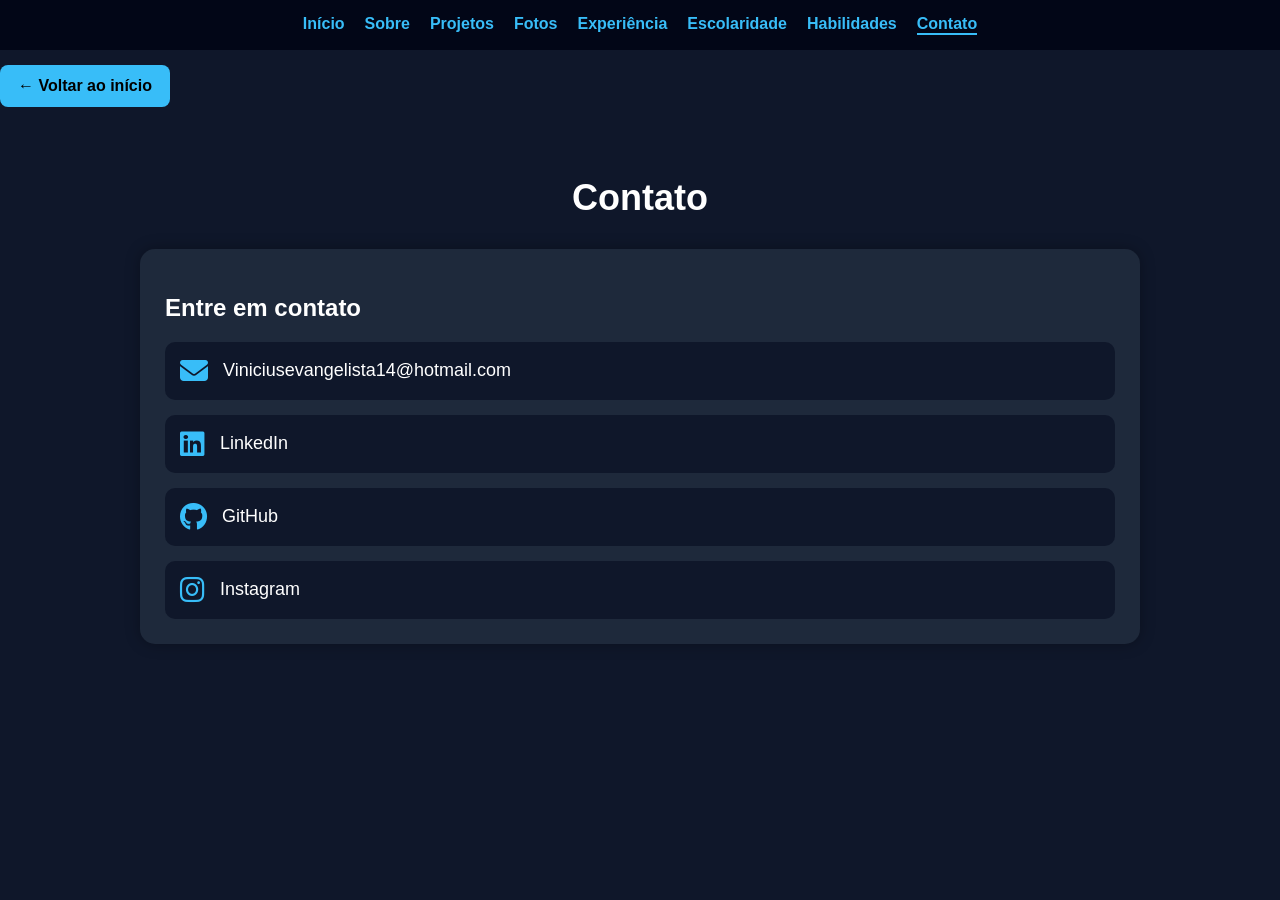
==== commit dcd82c72: "Update contato.html" ====
--- a/contato.html
+++ b/contato.html
@@ -38,6 +38,8 @@
 
     <a href="escolaridade.html">Escolaridade</a>
 
+    <a href="habilidades.html">Habilidades</a>
+    
     <a href="contato.html" class="active">Contato</a>
 
   </nav>
